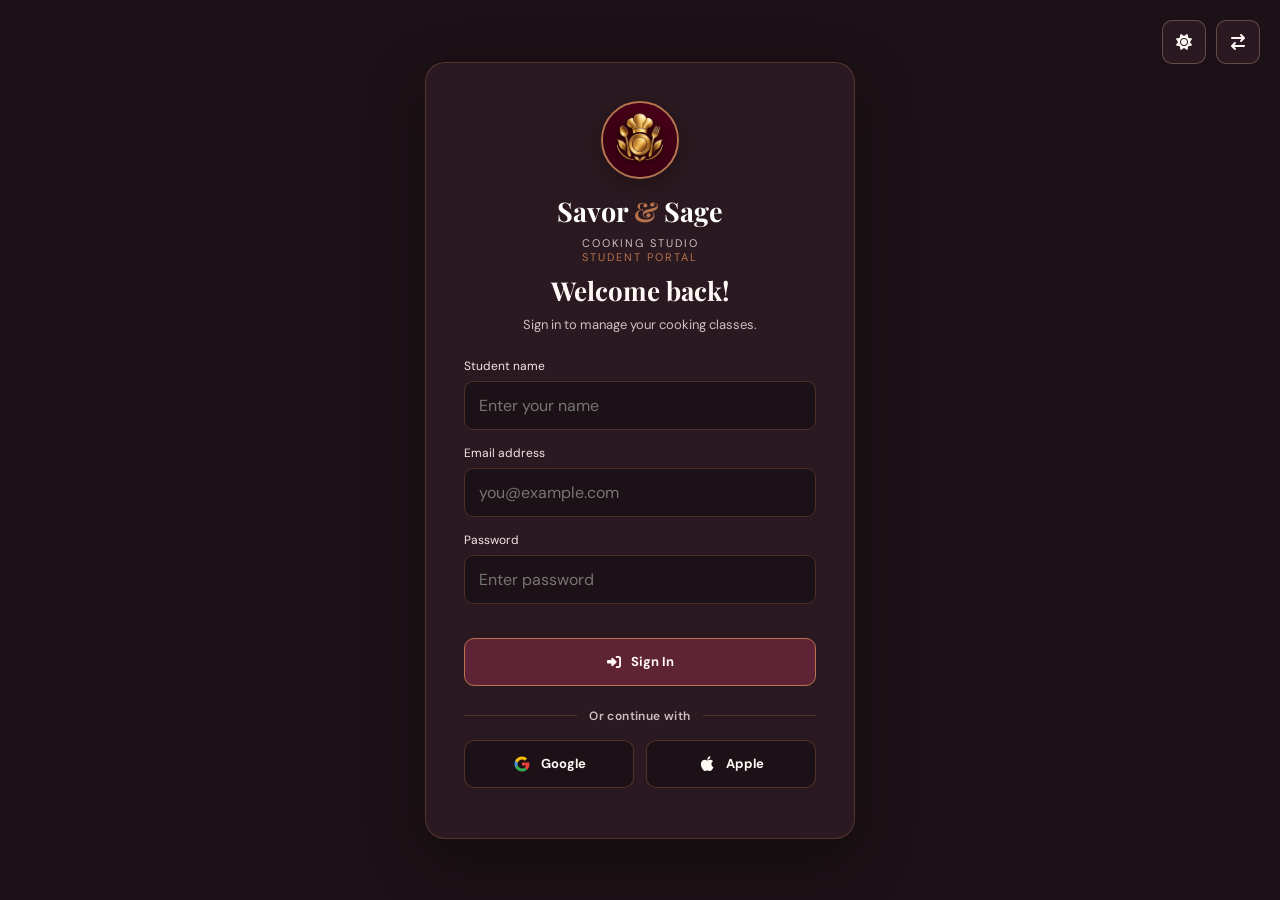
==== studentloginpage.html @ a89c03a9 "Add files via upload" ====
<!DOCTYPE html>
<html lang="en">
<head>
  <meta charset="UTF-8">
  <meta name="viewport" content="width=device-width, initial-scale=1.0">
  <title>Student Login | Savor & Sage</title>

  <!-- Website tab logo -->
  <link rel="icon" type="image/png" href="Images/logos2.png">

  <link rel="stylesheet" href="https://cdnjs.cloudflare.com/ajax/libs/font-awesome/6.5.0/css/all.min.css">
  <link href="https://fonts.googleapis.com/css2?family=DM+Sans:wght@400;500;600;700&family=Playfair+Display:wght@600;700&display=swap" rel="stylesheet">

  <style>
    :root {
      --bg: #1C1116;
      --surface: #2A1920;
      --text: #FFF8F5;
      --border: rgba(184, 115, 78, 0.3);
    }

    html[data-theme="light"] {
      --bg: #FFF8F5;
      --surface: #FFFFFF;
      --text: #30212A;
      --border: #E8D8D8;
    }

    * {
      box-sizing: border-box;
      margin: 0;
      padding: 0;
    }

    body {
      min-height: 100vh;
      display: grid;
      place-items: center;
      padding: 20px;
      font-family: 'DM Sans', sans-serif;
      background: #1C1116;
      color: #FFF8F5;
    }

    .login-card {
      position: relative;
      width: 100%;
      max-width: 430px;
      padding: 38px;
      border: 1px solid rgba(184,115,78,.3);
      border-radius: 20px;
      background: #2A1920;
      box-shadow: 0 20px 60px #0005;
      animation: loginAppear .6s ease;
    }

    .brand {
      text-align: center;
      margin-bottom: 28px;
    }

    /* Round logo image */
    .brand-icon {
      width: 78px;
      height: 78px;
      margin: 0 auto 14px;
      display: block;
      border-radius: 50%;
      overflow: hidden;
      border: 2px solid #B8734E;
      box-shadow: 0 5px 20px #0004;
      transition: transform .3s ease, box-shadow .3s ease;
    }

    .brand-icon img {
      width: 100%;
      height: 100%;
      display: block;
      object-fit: cover;
      border-radius: 50%;
    }

    .brand-icon:hover {
      transform: scale(1.08);
      box-shadow: 0 8px 24px #B8734E40;
    }

    .brand h1 {
      font-family: 'Playfair Display', serif;
      font-size: 27px;
      color: #fff;
    }

    .brand h1 span {
      color: #B8734E;
    }

    .brand p {
      margin-top: 7px;
      color: #D0BEC4;
      font-size: 11px;
      letter-spacing: 2px;
    }

    .eyebrow {
      color: #B8734E;
      font-size: 11px;
      letter-spacing: 2px;
      text-align: center;
    }

    h2 {
      margin-top: 9px;
      text-align: center;
      font-family: 'Playfair Display', serif;
      font-size: 26px;
    }

    .subtitle {
      margin: 8px 0 25px;
      color: #D0BEC4;
      text-align: center;
      font-size: 13px;
    }

    label {
      display: block;
      margin: 15px 0 7px;
      font-size: 12px;
      color: #F3E6E8;
    }

    input {
      width: 100%;
      padding: 13px 14px;
      border: 1px solid rgba(184,115,78,.3);
      border-radius: 9px;
      background: #1C1116;
      color: #FFF8F5;
      outline: none;
      font: inherit;
      transition: border-color .25s, box-shadow .25s;
    }

    input:focus {
      border-color: #B8734E;
      box-shadow: 0 0 0 3px #B8734E20;
    }

    .submit-btn {
      width: 100%;
      margin-top: 22px;
      padding: 14px;
      border: 0;
      border-radius: 9px;
      background: #B8734E;
      color: white;
      font-weight: 700;
      cursor: pointer;
      transition: .25s;
    }

    .submit-btn:hover {
      background: #ca8b67;
      transform: translateY(-2px);
      box-shadow: 0 8px 20px #B8734E30;
    }

    #loginMessage {
      margin-top: 12px;
      color: #F3B5B5;
      font-size: 12px;
      text-align: center;
    }

    .back-link {
      display: block;
      margin-top: 22px;
      text-align: center;
      color: #D0BEC4;
      text-decoration: none;
      font-size: 12px;
      transition: color .25s;
    }

    .back-link:hover {
      color: #B8734E;
    }

    @keyframes loginAppear {
      from {
        opacity: 0;
        transform: translateY(15px);
      }
      to {
        opacity: 1;
        transform: translateY(0);
      }
    }

    @media (max-width: 480px) {
      .login-card {
        padding: 28px 22px;
      }

      .brand h1 {
        font-size: 24px;
      }
    }
    /* Top Utility Buttons */
.page-utilities {
  position: fixed;
  top: 20px;
  right: 20px;
  display: flex;
  gap: 10px;
  z-index: 1000;
}

.utility-btn {
  width: 38px;
  height: 38px;
  display: flex;
  align-items: center;
  justify-content: center;
  border: 1px solid rgba(184, 115, 78, 0.3);
  border-radius: 8px;
 
  color: #B8734E;
  cursor: pointer;
  font-size: 15px;
  transition: background 0.2s, color 0.2s;
}

.utility-btn:hover {
  background: #5E2335;
  color: #FFF8F5;
}

/* Light Theme */
body.light-theme {
  background: #FFF8F5;
  color: #30212A;
}



body.light-theme .brand h1 {
  color: #30212A;
}

body.light-theme label {
  color: #493641;
}

body.light-theme input {
  background: #FFF8F5;
  color: #30212A;
  border-color: rgba(94, 35, 53, 0.25);
}

body.light-theme .subtitle,
body.light-theme .back-link {
  color: #6D5961;
}

/* RTL direction */
html[dir="rtl"] .page-utilities {
  right: auto;
  left: 20px;
}

html[dir="rtl"] .login-card {
  direction: rtl;
  text-align: right;
}

html[dir="rtl"] .brand,
html[dir="rtl"] .eyebrow,
html[dir="rtl"] h2,
html[dir="rtl"] .subtitle,
html[dir="rtl"] .back-link,
html[dir="rtl"] #loginMessage {
  text-align: center;
}

@media (max-width: 480px) {
  .page-utilities {
    top: 12px;
    right: 12px;
    gap: 7px;
  }

  html[dir="rtl"] .page-utilities {
    right: auto;
    left: 12px;
  }

  .login-card {
    margin-top: 35px;
  }
}
a.brand {
  text-decoration: none;
  color: inherit;
  cursor: pointer;
}
body.light-theme .login-card {
  background: #FFFFFF;
  border-color: rgba(74, 36, 15, 0.35);
}

/* Social Authentication Section */
.social-auth-divider {
  display: flex;
  align-items: center;
  gap: 12px;
  margin: 22px 0 16px;
  color: #D0BEC4;
  font-size: 12px;
  font-weight: 600;
  letter-spacing: 0.4px;
}

.social-auth-divider::before,
.social-auth-divider::after {
  content: "";
  flex: 1;
  height: 1px;
  background: rgba(184, 115, 78, 0.28);
}

.social-auth-grid {
  display: grid;
  grid-template-columns: repeat(2, minmax(0, 1fr));
  gap: 12px;
}

.social-auth-btn {
  min-height: 48px;
  padding: 0 14px;
  display: inline-flex;
  align-items: center;
  justify-content: center;
  gap: 10px;
  border: 1px solid rgba(184, 115, 78, 0.35);
  border-radius: 10px;
  background: #1C1116;
  color: #FFF8F5;
  font: inherit;
  font-size: 13px;
  font-weight: 700;
  cursor: pointer;
  transition: background-color 0.22s ease, border-color 0.22s ease, color 0.22s ease, transform 0.22s ease;
}

.social-auth-btn:hover {
  background: rgba(94, 35, 53, 0.55);
  border-color: #E3B89F;
  color: #FFF8F5;
  transform: translateY(-2px);
}

.social-auth-btn:focus-visible {
  outline: 2px solid #B8734E;
  outline-offset: 3px;
}

.social-auth-btn:active {
  transform: translateY(0);
}

.social-auth-btn .social-icon {
  width: 18px;
  height: 18px;
  display: inline-flex;
  align-items: center;
  justify-content: center;
  flex-shrink: 0;
  font-size: 17px;
  line-height: 1;
}

.social-auth-status {
  margin-top: 12px;
  color: #E3B89F;
  font-size: 12px;
  line-height: 1.6;
  text-align: center;
  min-height: 0;
}

body.light-theme .social-auth-divider {
  color: #6D5961;
}

body.light-theme .social-auth-divider::before,
body.light-theme .social-auth-divider::after {
  background: #E8D8D8;
}

body.light-theme .social-auth-btn {
  background: #FFF8F5;
  border-color: rgba(94, 35, 53, 0.25);
  color: #30212A;
}

body.light-theme .social-auth-btn:hover {
  background: #5E2335;
  border-color: #5E2335;
  color: #FFF8F5;
}

body.light-theme .social-auth-status {
  color: #5E2335;
}

@media (max-width: 420px) {
  .social-auth-grid {
    grid-template-columns: 1fr;
  }
}
  </style>
  <link rel="stylesheet" href="shared.css">
  <script src="theme-init.js"></script>
</head>

<body>

  <main class="login-card">
    <div class="page-utilities">

  <!-- Dark / Light -->
  <button class="utility-btn" id="themeToggle"
          type="button" title="Switch theme"
          aria-label="Switch theme">
    <i class="fa-solid fa-sun"></i>
  </button>

  <!-- LTR / RTL -->
  <button class="utility-btn" id="directionToggle"
          type="button" title="Switch text direction"
          aria-label="Switch LTR and RTL">
    <i class="fa-solid fa-arrow-right-arrow-left"></i>
  </button>

    </div>

    <a href="index.html" class="brand" aria-label="Savor and Sage home">
      <div class="brand-icon">
        <img src="Images/logos2.png" alt="Savor & Sage Cooking Studio Logo">
      </div>

      <h1>Savor <span>&amp;</span> Sage</h1>
      <p>COOKING STUDIO</p>
    </a>

    <p class="eyebrow">STUDENT PORTAL</p>
    <h2>Welcome back!</h2>
    <p class="subtitle">Sign in to manage your cooking classes.</p>
    

    <form id="loginForm">
      <label for="studentName">Student name</label>
      <input
        id="studentName"
        type="text"
        placeholder="Enter your name"
        autocomplete="name"
        required
      >

      <label for="studentEmail">Email address</label>
      <input
        id="studentEmail"
        type="email"
        placeholder="you@example.com"
        autocomplete="email"
        required
      >

      <label for="studentPassword">Password</label>
      <input
        id="studentPassword"
        type="password"
        placeholder="Enter password"
        autocomplete="current-password"
        required
      >

      <p id="loginMessage" role="status"></p>

      <button class="submit-btn" type="submit">
        <i class="fa-solid fa-right-to-bracket"></i>
        Sign In
      </button>
    </form>

    <div class="social-auth-section" aria-label="Social sign-in options">
      <div class="social-auth-divider"><span>Or continue with</span></div>

      <div class="social-auth-grid">
        <button type="button" class="social-auth-btn" data-social-provider="google" aria-label="Continue with Google">
          <span class="social-icon" aria-hidden="true">
            <svg viewBox="0 0 24 24" width="18" height="18" focusable="false">
              <path fill="#EA4335" d="M12 10.2v3.9h5.5c-.24 1.25-.96 2.31-2.04 3.02l3.3 2.56c1.92-1.77 3.04-4.38 3.04-7.48 0-.72-.06-1.41-.19-2.08H12z"/>
              <path fill="#34A853" d="M12 22c2.75 0 5.06-.91 6.75-2.46l-3.3-2.56c-.91.61-2.08.98-3.45.98-2.65 0-4.9-1.79-5.7-4.2H2.89v2.64C4.57 19.74 8.01 22 12 22z"/>
              <path fill="#4A90E2" d="M6.3 13.76A5.99 5.99 0 0 1 5.98 12c0-.61.11-1.2.32-1.76V7.6H2.89A9.98 9.98 0 0 0 2 12c0 1.61.39 3.14 1.07 4.4l3.23-2.64z"/>
              <path fill="#FBBC05" d="M12 6.04c1.5 0 2.84.52 3.9 1.53l2.92-2.92C17.05 3.01 14.74 2 12 2 8.01 2 4.57 4.26 2.89 7.6l3.41 2.64c.8-2.41 3.05-4.2 5.7-4.2z"/>
            </svg>
          </span>
          <span>Google</span>
        </button>

        <button type="button" class="social-auth-btn" data-social-provider="apple" aria-label="Continue with Apple">
          <span class="social-icon" aria-hidden="true">
            <i class="fa-brands fa-apple"></i>
          </span>
          <span>Apple</span>
        </button>
      </div>

      <p class="social-auth-status" id="socialAuthStatus" role="status" aria-live="polite"></p>
    </div>



  </main>

  <script>
    document.getElementById("loginForm").addEventListener("submit", function (e) {
      e.preventDefault();

      const name = document.getElementById("studentName").value.trim();
      const email = document.getElementById("studentEmail").value.trim();
      const password = document.getElementById("studentPassword").value;
      const message = document.getElementById("loginMessage");

      if (!name || !email || !password) {
        message.textContent = "Please fill in all fields.";
        return;
      }

      // Demo login only; password is not verified by a server.
      localStorage.setItem("studentLoggedIn", "true");
      localStorage.setItem("studentName", name);
      localStorage.setItem("studentEmail", email);

      window.location.href = "dashboard.html";
    });

    // Social login configuration check (does not fake authentication)
    const SAVOR_SAGE_AUTH_CONFIG = window.SAVOR_SAGE_AUTH_CONFIG || {
      googleAuthEndpoint: "",
      googleClientId: "",
      appleAuthEndpoint: "",
      appleClientId: ""
    };

    const socialStatus = document.getElementById("socialAuthStatus");
    document.querySelectorAll(".social-auth-btn").forEach((button) => {
      button.addEventListener("click", () => {
        const provider = button.dataset.socialProvider;

        if (
          provider === "google" &&
          SAVOR_SAGE_AUTH_CONFIG.googleAuthEndpoint &&
          SAVOR_SAGE_AUTH_CONFIG.googleClientId
        ) {
          const params = new URLSearchParams({
            client_id: SAVOR_SAGE_AUTH_CONFIG.googleClientId,
            redirect_uri: window.location.origin + "/dashboard.html",
            response_type: "code",
            scope: "openid email profile"
          });
          window.location.href = `${SAVOR_SAGE_AUTH_CONFIG.googleAuthEndpoint}?${params.toString()}`;
          return;
        }

        if (
          provider === "apple" &&
          SAVOR_SAGE_AUTH_CONFIG.appleAuthEndpoint &&
          SAVOR_SAGE_AUTH_CONFIG.appleClientId
        ) {
          const params = new URLSearchParams({
            client_id: SAVOR_SAGE_AUTH_CONFIG.appleClientId,
            redirect_uri: window.location.origin + "/dashboard.html",
            response_type: "code",
            scope: "name email",
            response_mode: "form_post"
          });
          window.location.href = `${SAVOR_SAGE_AUTH_CONFIG.appleAuthEndpoint}?${params.toString()}`;
          return;
        }

        if (socialStatus) {
          socialStatus.textContent =
            provider === "google"
              ? "Google Sign-In is not configured yet. Configure Google OAuth 2.0 (googleClientId & googleAuthEndpoint) and a backend callback to enable it."
              : "Apple Sign-In is not configured yet. Configure Apple Services ID (appleClientId, Team/Key IDs & appleAuthEndpoint) and a backend callback to enable it.";
        }
      });
    });
    // Dark / Light theme toggle
const themeToggle = document.getElementById("themeToggle");

function applyTheme(theme) {
  document.documentElement.setAttribute("data-theme", theme);
  document.body.classList.toggle("light-theme", theme === "light");

  themeToggle.innerHTML = theme === "light"
    ? '<i class="fa-solid fa-moon"></i>'
    : '<i class="fa-solid fa-sun"></i>';

  themeToggle.title = theme === "light"
    ? "Switch to dark theme"
    : "Switch to light theme";

  localStorage.setItem("culinary-theme", theme);
}

applyTheme(localStorage.getItem("culinary-theme") || "dark");

themeToggle.addEventListener("click", () => {
  const isLight = document.body.classList.contains("light-theme");
  applyTheme(isLight ? "dark" : "light");
});


// LTR / RTL direction toggle
const directionToggle = document.getElementById("directionToggle");

function applyDirection(direction) {
  document.documentElement.dir = direction;

  directionToggle.title = direction === "ltr"
    ? "Switch to RTL"
    : "Switch to LTR";

  localStorage.setItem("culinary-direction", direction);
}

applyDirection(
  localStorage.getItem("culinary-direction") || "ltr"
);

directionToggle.addEventListener("click", () => {
  const currentDirection = document.documentElement.dir || "ltr";
  applyDirection(currentDirection === "ltr" ? "rtl" : "ltr");
});
  </script>
</body>
</html>
---- shared.css ----
/* ==========================================================================
   SAVOR & SAGE - SHARED DESIGN SYSTEM
   Loaded LAST on every page (after index.css and the page stylesheet).

   1. Design tokens (existing Savor & Sage brand palette)
   2. Header controls (Theme, RTL, CTA, Mobile menu) - consistent height & radius
   3. Header navigation (hover + active contrast in Light and Dark Mode)
   4. Global button system (all 7 button categories + card links + states)

   Brand palette:
   wine #5E2335, wine-dark #421725, wine-soft #7A3549, copper #B8734E,
   cream #FFF8F5, sand #E3B89F.
   ========================================================================== */

/* ---------- 1. TOKENS ---------- */

:root {
  --ss-wine: #5E2335;
  --ss-wine-dark: #421725;
  --ss-wine-soft: #7A3549;
  --ss-copper: #B8734E;
  --ss-cream: #FFF8F5;
  --ss-sand: #E3B89F;

  /* header controls */
  --ctl-size: 44px;
  --ctl-radius: 10px;
  --ctl-icon: 16px;
  --ctl-gap: 10px;

  /* buttons */
  --btn-height: 48px;
  --btn-height-sm: 40px;
  --btn-radius: 10px;
  --btn-pad-x: 24px;
  --btn-gap: 10px;
  --btn-font-size: 13px;
  --btn-font-weight: 700;
  --btn-icon-size: 14px;

  /* dark theme (default) */
  --btn-primary-bg: var(--ss-wine);
  --btn-primary-fg: var(--ss-cream);
  --btn-primary-border: var(--ss-copper);
  --btn-primary-hover-bg: var(--ss-wine-soft);
  --btn-primary-hover-border: var(--ss-sand);

  --btn-secondary-bg: rgba(184, 115, 78, .18);
  --btn-secondary-fg: var(--ss-cream);
  --btn-secondary-border: rgba(227, 184, 159, .42);
  --btn-secondary-hover-bg: var(--ss-copper);
  --btn-secondary-hover-fg: #1C1116;
  --btn-secondary-hover-border: var(--ss-copper);

  --btn-outline-fg: var(--ss-cream);
  --btn-outline-border: rgba(255, 248, 245, .52);
  --btn-outline-hover-bg: rgba(184, 115, 78, .22);
  --btn-outline-hover-fg: var(--ss-cream);
  --btn-outline-hover-border: var(--ss-sand);

  --btn-light-bg: var(--ss-cream);
  --btn-light-fg: var(--ss-wine-dark);
  --btn-light-hover-bg: var(--ss-sand);

  --ctl-bg: var(--surface, #2A1920);
  --ctl-fg: var(--text, #FFF8F5);
  --ctl-border: rgba(227, 184, 159, .32);
  --ctl-hover-bg: var(--ss-wine);
  --ctl-hover-fg: var(--ss-cream);
  --ctl-hover-border: var(--ss-sand);

  --nav-color: var(--text, #FFF8F5);
  --nav-active: var(--ss-sand);
  --nav-line: var(--ss-copper);
}

html[data-theme="light"] {
  --btn-primary-bg: var(--ss-wine);
  --btn-primary-fg: var(--ss-cream);
  --btn-primary-border: var(--ss-wine);
  --btn-primary-hover-bg: var(--ss-wine-dark);
  --btn-primary-hover-border: var(--ss-wine-dark);

  --btn-secondary-bg: rgba(94, 35, 53, .09);
  --btn-secondary-fg: var(--ss-wine);
  --btn-secondary-border: rgba(94, 35, 53, .32);
  --btn-secondary-hover-bg: var(--ss-wine);
  --btn-secondary-hover-fg: var(--ss-cream);
  --btn-secondary-hover-border: var(--ss-wine);

  --btn-outline-fg: var(--ss-wine);
  --btn-outline-border: var(--ss-wine);
  --btn-outline-hover-bg: var(--ss-wine);
  --btn-outline-hover-fg: var(--ss-cream);
  --btn-outline-hover-border: var(--ss-wine);

  --ctl-bg: var(--surface, #FFFFFF);
  --ctl-fg: var(--text, #30212A);
  --ctl-border: var(--border, #E8D8D8);
  --ctl-hover-bg: var(--ss-wine);
  --ctl-hover-fg: var(--ss-cream);
  --ctl-hover-border: var(--ss-wine);

  --nav-color: var(--text, #30212A);
  --nav-active: var(--ss-wine);
  --nav-line: var(--ss-wine);
}

/* ---------- 2. HEADER CONTROLS ---------- */

:root[data-theme] .site-header .header-container {
  align-items: center;
}

:root[data-theme] .site-header .header-actions {
  display: flex;
  align-items: center;
  gap: var(--ctl-gap);
}

/* Theme button, RTL button and mobile menu button: identical dimensions & radius */
:root[data-theme] .site-header :is(.utility-btn, .menu-toggle),
:root[data-theme] .page-utilities .utility-btn {
  box-sizing: border-box;
  width: var(--ctl-size);
  min-width: var(--ctl-size);
  height: var(--ctl-size);
  min-height: var(--ctl-size);
  padding: 0;
  display: inline-flex;
  align-items: center;
  justify-content: center;
  gap: 0;
  border: 1px solid var(--ctl-border);
  border-radius: var(--ctl-radius);
  background: var(--ctl-bg);
  color: var(--ctl-fg);
  font-size: var(--ctl-icon);
  font-weight: 700;
  line-height: 1;
  cursor: pointer;
  transform: none;
  box-shadow: none;
  transition: background-color .22s ease, color .22s ease, border-color .22s ease;
}

:root[data-theme] .site-header .menu-toggle {
  display: none;
}

:root[data-theme] .site-header :is(.utility-btn, .menu-toggle) i,
:root[data-theme] .page-utilities .utility-btn i {
  width: 1em;
  font-size: var(--ctl-icon);
  line-height: 1;
  text-align: center;
  color: inherit;
  pointer-events: none;
}

/* High-contrast hover / focus / active in both Light Mode and Dark Mode */
:root[data-theme] .site-header :is(.utility-btn, .menu-toggle):is(:hover, :focus-visible, :active),
:root[data-theme] .page-utilities .utility-btn:is(:hover, :focus-visible, :active) {
  background: var(--ctl-hover-bg);
  border-color: var(--ctl-hover-border);
  color: var(--ctl-hover-fg);
  transform: none;
  box-shadow: none;
}

:root[data-theme] .site-header :is(.utility-btn, .menu-toggle):focus-visible,
:root[data-theme] .page-utilities .utility-btn:focus-visible {
  outline: 2px solid var(--ss-copper);
  outline-offset: 3px;
}

/* Header CTA (Student Login) */
:root[data-theme] .site-header .header-actions :is(.login-btn, .book-btn) {
  box-sizing: border-box;
  height: var(--ctl-size);
  min-height: var(--ctl-size);
  padding: 0 18px;
  display: inline-flex;
  align-items: center;
  justify-content: center;
  gap: 8px;
  border: 1px solid var(--btn-primary-border);
  border-radius: var(--ctl-radius);
  background: var(--btn-primary-bg);
  color: var(--btn-primary-fg);
  font-size: var(--btn-font-size);
  font-weight: var(--btn-font-weight);
  line-height: 1;
  white-space: nowrap;
  transform: none;
  box-shadow: none;
  transition: background-color .22s ease, border-color .22s ease, color .22s ease;
}

:root[data-theme] .site-header .header-actions :is(.login-btn, .book-btn) i {
  font-size: var(--btn-icon-size);
  line-height: 1;
}

:root[data-theme] .site-header .header-actions :is(.login-btn, .book-btn):is(:hover, :focus-visible, :active) {
  background: var(--btn-primary-hover-bg);
  border-color: var(--btn-primary-hover-border);
  color: var(--btn-primary-fg);
  transform: none;
  box-shadow: none;
}

:root[data-theme] .site-header .header-actions :is(.login-btn, .book-btn):focus-visible {
  outline: 2px solid var(--ss-copper);
  outline-offset: 3px;
}

/* ---------- 3. HEADER NAVIGATION ---------- */

:root[data-theme] .site-header .main-nav .nav-link,
:root[data-theme] .site-header .main-nav .dropdown-toggle {
  position: relative;
  display: inline-flex;
  align-items: center;
  gap: 7px;
  padding: 0;
  min-height: auto;
  background: transparent;
  border: 0;
  border-radius: 0;
  box-shadow: none;
  transform: none;
  color: var(--nav-color);
  font-size: 14px;
  font-weight: 500;
  cursor: pointer;
}

:root[data-theme] .site-header .main-nav .nav-link::after {
  content: "";
  position: absolute;
  left: 0;
  bottom: -7px;
  width: 100%;
  height: 2px;
  background: var(--nav-line);
  transform: scaleX(0);
  transform-origin: left;
  transition: transform .25s ease;
}

:root[data-theme] .site-header .main-nav .nav-link:is(:hover, :focus-visible) {
  background: transparent;
  border-color: transparent;
  box-shadow: none;
  transform: none;
}

:root[data-theme] .site-header .main-nav .nav-link:is(:hover, :focus-visible)::after {
  transform: scaleX(1);
}

:root[data-theme] .site-header .main-nav .nav-link:is(:hover, :focus-visible, .current-page, .active, [aria-current="page"]),
:root[data-theme] .site-header .main-nav .nav-dropdown:has(.current-page) > .dropdown-toggle {
  color: var(--nav-active) !important;
}

:root[data-theme] .site-header .main-nav .nav-link:is(.current-page, .active, [aria-current="page"])::after,
:root[data-theme] .site-header .main-nav .nav-dropdown:has(.current-page) > .dropdown-toggle::after {
  transform: scaleX(1);
}

:root[data-theme] .site-header .dropdown-menu a {
  color: var(--text);
}

:root[data-theme] .site-header .dropdown-menu a:is(:hover, :focus-visible, .current-page, .active) {
  color: var(--nav-active) !important;
  background: var(--bg);
}

:root[data-theme] .site-header .dropdown-menu a::after {
  background: var(--nav-line);
}

/* ---------- 4. GLOBAL BUTTON SYSTEM ---------- */

/* 4a. Shared geometry, typography and transitions */
:root[data-theme] body :is(
  .primary-button, .secondary-button, .light-button,
  .premium-button, .premium-outline-button,
  .about-button, .classes-button,
  .contact-primary-btn, .contact-submit-btn,
  .service-btn, .service-cta-secondary,
  .ws-button, .details-button, .details-outline-button,
  .submit-login, .submit-btn,
  .btn, .btn-card
) {
  box-sizing: border-box;
  min-height: var(--btn-height);
  padding: 0 var(--btn-pad-x);
  display: inline-flex;
  align-items: center;
  justify-content: center;
  gap: var(--btn-gap);
  border-width: 1px;
  border-style: solid;
  border-radius: var(--btn-radius);
  font-family: "DM Sans", sans-serif;
  font-size: var(--btn-font-size);
  font-weight: var(--btn-font-weight);
  letter-spacing: 0;
  line-height: 1.2;
  text-align: center;
  text-decoration: none;
  white-space: nowrap;
  cursor: pointer;
  box-shadow: none;
  transition: background-color .25s ease, color .25s ease, border-color .25s ease, transform .25s ease;
}

:root[data-theme] body :is(
  .primary-button, .secondary-button, .light-button,
  .premium-button, .premium-outline-button,
  .about-button, .classes-button,
  .contact-primary-btn, .contact-submit-btn,
  .service-btn, .service-cta-secondary,
  .ws-button, .details-button, .details-outline-button,
  .submit-login, .submit-btn,
  .btn, .btn-card
) i {
  font-size: var(--btn-icon-size);
  line-height: 1;
}

/* Full-width form & login submission buttons */
:root[data-theme] body :is(.contact-submit-btn, .submit-login, .submit-btn) {
  width: 100%;
}

/* 4b. Primary CTA & Form / Login buttons */
:root[data-theme] body :is(
  .primary-button, .premium-button,
  .about-button, .classes-button,
  .contact-primary-btn, .contact-submit-btn,
  .service-btn, .ws-button-primary, .details-button,
  .submit-login, .submit-btn,
  .btn-primary
) {
  background: var(--btn-primary-bg) !important;
  border-color: var(--btn-primary-border) !important;
  color: var(--btn-primary-fg) !important;
}

:root[data-theme] body :is(
  .primary-button, .premium-button,
  .about-button, .classes-button,
  .contact-primary-btn, .contact-submit-btn,
  .service-btn, .ws-button-primary, .details-button,
  .submit-login, .submit-btn,
  .btn-primary
):is(:hover, :focus-visible) {
  background: var(--btn-primary-hover-bg) !important;
  border-color: var(--btn-primary-hover-border) !important;
  color: var(--btn-primary-fg) !important;
  transform: translateY(-2px);
}

/* 4c. Secondary buttons */
:root[data-theme] body :is(.secondary-button, .btn-secondary) {
  background: var(--btn-secondary-bg) !important;
  border-color: var(--btn-secondary-border) !important;
  color: var(--btn-secondary-fg) !important;
}

:root[data-theme] body :is(.secondary-button, .btn-secondary):is(:hover, :focus-visible) {
  background: var(--btn-secondary-hover-bg) !important;
  border-color: var(--btn-secondary-hover-border) !important;
  color: var(--btn-secondary-hover-fg) !important;
  transform: translateY(-2px);
}

/* 4d. Outline buttons */
:root[data-theme] body :is(
  .premium-outline-button,
  .service-cta-secondary, .ws-button-outline,
  .details-outline-button, .btn-outline
) {
  background: transparent !important;
  border-color: var(--btn-outline-border) !important;
  color: var(--btn-outline-fg) !important;
}

:root[data-theme] body :is(
  .premium-outline-button,
  .service-cta-secondary, .ws-button-outline,
  .details-outline-button, .btn-outline
):is(:hover, :focus-visible) {
  background: var(--btn-outline-hover-bg) !important;
  border-color: var(--btn-outline-hover-border) !important;
  color: var(--btn-outline-hover-fg) !important;
  transform: translateY(-2px);
}

/* 4e. Light / inverse buttons (dark wine banners & photographic overlays) */
:root[data-theme] body :is(
  .light-button, .ws-button-light, .btn-light,
  .premium-booking-banner .premium-button
) {
  background: var(--btn-light-bg) !important;
  border-color: var(--btn-light-bg) !important;
  color: var(--btn-light-fg) !important;
}

:root[data-theme] body :is(
  .light-button, .ws-button-light, .btn-light,
  .premium-booking-banner .premium-button
):is(:hover, :focus-visible) {
  background: var(--btn-light-hover-bg) !important;
  border-color: var(--btn-light-hover-bg) !important;
  color: var(--btn-light-fg) !important;
  transform: translateY(-2px);
}

/* Buttons over dark photographic heroes stay high-contrast in Light Mode */
:root[data-theme] body :is(.hero .primary-button, .classes-hero .classes-button, .classes-booking .classes-button) {
  border-color: var(--ss-copper) !important;
}

:root[data-theme] body .hero .secondary-button {
  border-color: rgba(255, 248, 245, .52) !important;
  background: rgba(255, 255, 255, .07) !important;
  color: var(--ss-cream) !important;
}

:root[data-theme] body .hero .secondary-button:is(:hover, :focus-visible) {
  border-color: var(--ss-sand) !important;
  background: rgba(255, 255, 255, .15) !important;
  color: var(--ss-cream) !important;
}

/* 4f. Card action links & compact card buttons */
:root[data-theme] body :is(.btn-sm, .btn-card) {
  min-height: var(--btn-height-sm);
  padding: 0 18px;
}

:root[data-theme] body :is(
  .card-link, .class-card-link, .service-details-link,
  .ws-card-link, .about-text-link, .premium-text-link, .text-link
) {
  display: inline-flex;
  align-items: center;
  gap: 10px;
  font-size: 13px;
  font-weight: 700;
  line-height: 1.4;
}

:root[data-theme] body :is(
  .card-link, .class-card-link, .service-details-link,
  .ws-card-link, .about-text-link, .premium-text-link, .text-link
) i {
  font-size: 13px;
  line-height: 1;
}

/* 4g. Active, focus and disabled states */
:root[data-theme] body :is(
  .primary-button, .secondary-button, .light-button,
  .premium-button, .premium-outline-button,
  .about-button, .classes-button,
  .contact-primary-btn, .contact-submit-btn,
  .service-btn, .service-cta-secondary,
  .ws-button, .details-button, .details-outline-button,
  .submit-login, .submit-btn,
  .btn, .btn-card
):active {
  transform: translateY(0);
}

:root[data-theme] body :is(
  .primary-button, .secondary-button, .light-button,
  .premium-button, .premium-outline-button,
  .about-button, .classes-button,
  .contact-primary-btn, .contact-submit-btn,
  .service-btn, .service-cta-secondary,
  .ws-button, .details-button, .details-outline-button,
  .submit-login, .submit-btn,
  .btn, .btn-card
):focus-visible {
  outline: 2px solid var(--ss-copper);
  outline-offset: 3px;
}

:root[data-theme] body :is(
  .primary-button, .secondary-button, .light-button,
  .premium-button, .premium-outline-button,
  .about-button, .classes-button,
  .contact-primary-btn, .contact-submit-btn,
  .service-btn, .service-cta-secondary,
  .ws-button, .details-button, .details-outline-button,
  .submit-login, .submit-btn,
  .btn, .btn-card
):is(:disabled, [disabled], [aria-disabled="true"]) {
  opacity: .55;
  cursor: not-allowed;
  pointer-events: none;
  transform: none;
  box-shadow: none;
}

/* ---------- RESPONSIVE ---------- */

@media (max-width: 1280px) and (min-width: 1081px) {
  :root[data-theme] .site-header .main-nav {
    gap: 14px;
  }

  :root[data-theme] .site-header .header-actions :is(.login-btn, .book-btn) {
    padding: 0 14px;
  }
}

@media (max-width: 1080px) {
  :root[data-theme] .site-header {
    position: sticky;
    top: 0;
  }

  :root[data-theme] .site-header .menu-toggle {
    display: inline-flex;
    order: 2;
  }

  /* Overlay mobile/tablet nav out of flow so opening/closing NEVER pushes the hero downward */
  :root[data-theme] .site-header .main-nav {
    position: absolute;
    top: calc(100% + 6px);
    inset-inline: clamp(12px, 3vw, 28px);
    width: auto;
    max-height: calc(100dvh - 104px);
    overflow-y: auto;
    z-index: 1001;
    display: flex;
    flex-direction: column;
    align-items: stretch;
    gap: 4px;
    padding: 14px;
    border: 1px solid var(--border);
    border-radius: 14px;
    background: var(--surface);
    box-shadow: 0 18px 42px rgba(0, 0, 0, .28);
    opacity: 0;
    visibility: hidden;
    pointer-events: none;
    transform: translateY(-8px);
    transition: opacity .22s ease, transform .22s ease, visibility .22s ease;
  }

  :root[data-theme] .site-header .main-nav.active {
    display: flex;
    opacity: 1;
    visibility: visible;
    pointer-events: auto;
    transform: translateY(0);
  }

  :root[data-theme] .site-header .main-nav .nav-link,
  :root[data-theme] .site-header .main-nav .dropdown-toggle {
    min-height: 44px;
    padding: 10px 12px;
  }

  :root[data-theme] .site-header .main-nav .nav-link::after {
    display: none;
  }
}

@media (max-width: 700px) {
  :root[data-theme] .site-header .header-actions :is(.login-btn, .book-btn) {
    flex: 1;
  }
}

@media (max-width: 480px) {
  :root[data-theme] body :is(.hero-buttons, .premium-hero-actions, .h2hero-actions, .service-actions, .details-cta-actions) .btn,
  :root[data-theme] body :is(.hero-buttons, .premium-hero-actions, .h2hero-actions, .service-actions, .details-cta-actions) > a {
    width: 100%;
  }
}

@media (prefers-reduced-motion: reduce) {
  :root[data-theme] body :is(.primary-button, .secondary-button, .light-button, .premium-button,
    .premium-outline-button, .about-button, .classes-button, .contact-primary-btn,
    .contact-submit-btn, .service-btn, .service-cta-secondary, .ws-button,
    .details-button, .details-outline-button, .submit-login,
    .submit-btn, .btn, .btn-card):is(:hover, :focus-visible) {
    transform: none;
  }
}
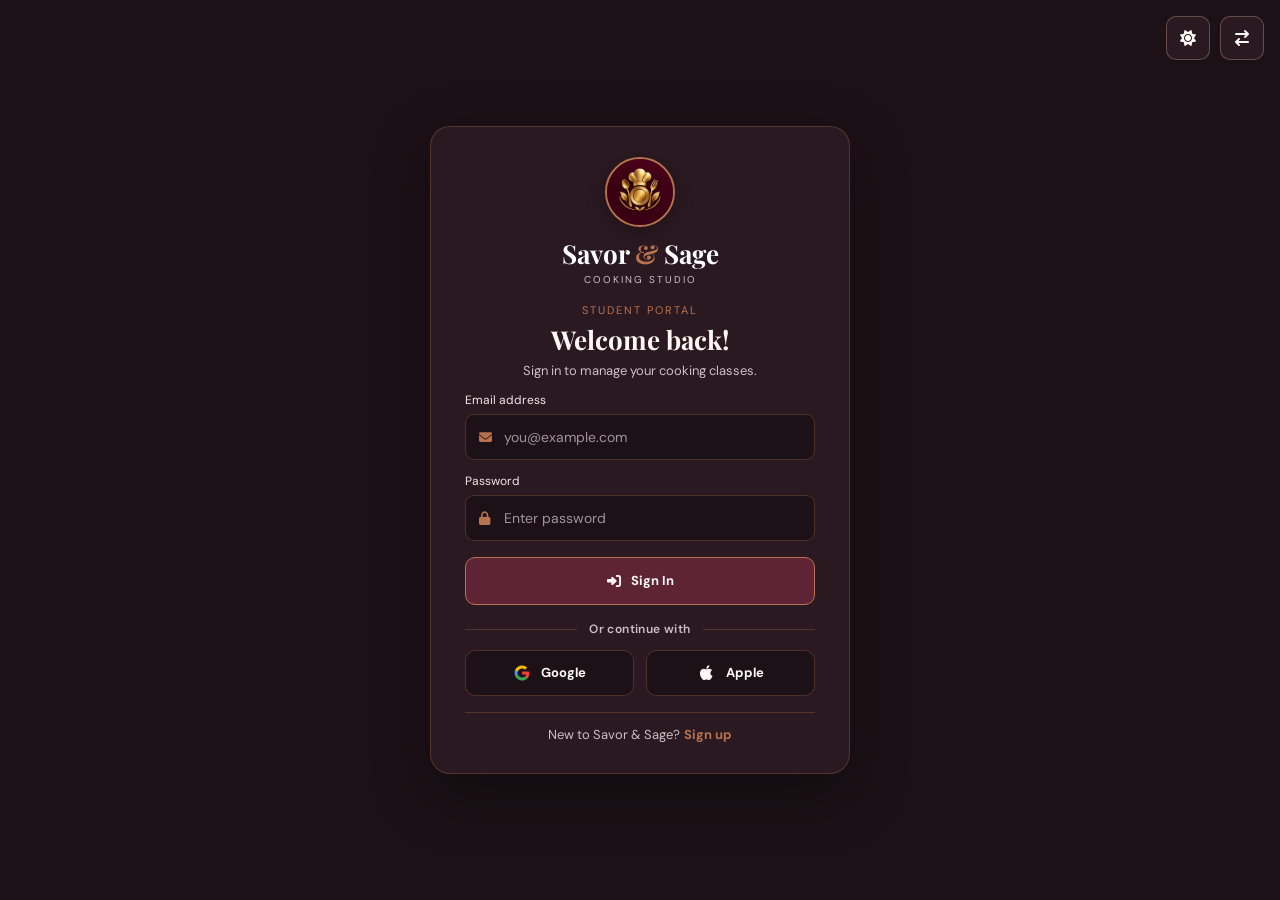
==== commit a4007785: "Add files via upload" ====
--- a/studentloginpage.html
+++ b/studentloginpage.html
@@ -1,654 +1,145 @@
-
-<!DOCTYPE html>
-<html lang="en">
-<head>
-  <meta charset="UTF-8">
-  <meta name="viewport" content="width=device-width, initial-scale=1.0">
-  <title>Student Login | Savor & Sage</title>
-
-  <!-- Website tab logo -->
-  <link rel="icon" type="image/png" href="Images/logos2.png">
-
-  <link rel="stylesheet" href="https://cdnjs.cloudflare.com/ajax/libs/font-awesome/6.5.0/css/all.min.css">
-  <link href="https://fonts.googleapis.com/css2?family=DM+Sans:wght@400;500;600;700&family=Playfair+Display:wght@600;700&display=swap" rel="stylesheet">
-
-  <style>
-    :root {
-      --bg: #1C1116;
-      --surface: #2A1920;
-      --text: #FFF8F5;
-      --border: rgba(184, 115, 78, 0.3);
-    }
-
-    html[data-theme="light"] {
-      --bg: #FFF8F5;
-      --surface: #FFFFFF;
-      --text: #30212A;
-      --border: #E8D8D8;
-    }
-
-    * {
-      box-sizing: border-box;
-      margin: 0;
-      padding: 0;
-    }
-
-    body {
-      min-height: 100vh;
-      display: grid;
-      place-items: center;
-      padding: 20px;
-      font-family: 'DM Sans', sans-serif;
-      background: #1C1116;
-      color: #FFF8F5;
-    }
-
-    .login-card {
-      position: relative;
-      width: 100%;
-      max-width: 430px;
-      padding: 38px;
-      border: 1px solid rgba(184,115,78,.3);
-      border-radius: 20px;
-      background: #2A1920;
-      box-shadow: 0 20px 60px #0005;
-      animation: loginAppear .6s ease;
-    }
-
-    .brand {
-      text-align: center;
-      margin-bottom: 28px;
-    }
-
-    /* Round logo image */
-    .brand-icon {
-      width: 78px;
-      height: 78px;
-      margin: 0 auto 14px;
-      display: block;
-      border-radius: 50%;
-      overflow: hidden;
-      border: 2px solid #B8734E;
-      box-shadow: 0 5px 20px #0004;
-      transition: transform .3s ease, box-shadow .3s ease;
-    }
-
-    .brand-icon img {
-      width: 100%;
-      height: 100%;
-      display: block;
-      object-fit: cover;
-      border-radius: 50%;
-    }
-
-    .brand-icon:hover {
-      transform: scale(1.08);
-      box-shadow: 0 8px 24px #B8734E40;
-    }
-
-    .brand h1 {
-      font-family: 'Playfair Display', serif;
-      font-size: 27px;
-      color: #fff;
-    }
-
-    .brand h1 span {
-      color: #B8734E;
-    }
-
-    .brand p {
-      margin-top: 7px;
-      color: #D0BEC4;
-      font-size: 11px;
-      letter-spacing: 2px;
-    }
-
-    .eyebrow {
-      color: #B8734E;
-      font-size: 11px;
-      letter-spacing: 2px;
-      text-align: center;
-    }
-
-    h2 {
-      margin-top: 9px;
-      text-align: center;
-      font-family: 'Playfair Display', serif;
-      font-size: 26px;
-    }
-
-    .subtitle {
-      margin: 8px 0 25px;
-      color: #D0BEC4;
-      text-align: center;
-      font-size: 13px;
-    }
-
-    label {
-      display: block;
-      margin: 15px 0 7px;
-      font-size: 12px;
-      color: #F3E6E8;
-    }
-
-    input {
-      width: 100%;
-      padding: 13px 14px;
-      border: 1px solid rgba(184,115,78,.3);
-      border-radius: 9px;
-      background: #1C1116;
-      color: #FFF8F5;
-      outline: none;
-      font: inherit;
-      transition: border-color .25s, box-shadow .25s;
-    }
-
-    input:focus {
-      border-color: #B8734E;
-      box-shadow: 0 0 0 3px #B8734E20;
-    }
-
-    .submit-btn {
-      width: 100%;
-      margin-top: 22px;
-      padding: 14px;
-      border: 0;
-      border-radius: 9px;
-      background: #B8734E;
-      color: white;
-      font-weight: 700;
-      cursor: pointer;
-      transition: .25s;
-    }
-
-    .submit-btn:hover {
-      background: #ca8b67;
-      transform: translateY(-2px);
-      box-shadow: 0 8px 20px #B8734E30;
-    }
-
-    #loginMessage {
-      margin-top: 12px;
-      color: #F3B5B5;
-      font-size: 12px;
-      text-align: center;
-    }
-
-    .back-link {
-      display: block;
-      margin-top: 22px;
-      text-align: center;
-      color: #D0BEC4;
-      text-decoration: none;
-      font-size: 12px;
-      transition: color .25s;
-    }
-
-    .back-link:hover {
-      color: #B8734E;
-    }
-
-    @keyframes loginAppear {
-      from {
-        opacity: 0;
-        transform: translateY(15px);
-      }
-      to {
-        opacity: 1;
-        transform: translateY(0);
-      }
-    }
-
-    @media (max-width: 480px) {
-      .login-card {
-        padding: 28px 22px;
-      }
-
-      .brand h1 {
-        font-size: 24px;
-      }
-    }
-    /* Top Utility Buttons */
-.page-utilities {
-  position: fixed;
-  top: 20px;
-  right: 20px;
-  display: flex;
-  gap: 10px;
-  z-index: 1000;
-}
-
-.utility-btn {
-  width: 38px;
-  height: 38px;
-  display: flex;
-  align-items: center;
-  justify-content: center;
-  border: 1px solid rgba(184, 115, 78, 0.3);
-  border-radius: 8px;
- 
-  color: #B8734E;
-  cursor: pointer;
-  font-size: 15px;
-  transition: background 0.2s, color 0.2s;
-}
-
-.utility-btn:hover {
-  background: #5E2335;
-  color: #FFF8F5;
-}
-
-/* Light Theme */
-body.light-theme {
-  background: #FFF8F5;
-  color: #30212A;
-}
-
-
-
-body.light-theme .brand h1 {
-  color: #30212A;
-}
-
-body.light-theme label {
-  color: #493641;
-}
-
-body.light-theme input {
-  background: #FFF8F5;
-  color: #30212A;
-  border-color: rgba(94, 35, 53, 0.25);
-}
-
-body.light-theme .subtitle,
-body.light-theme .back-link {
-  color: #6D5961;
-}
-
-/* RTL direction */
-html[dir="rtl"] .page-utilities {
-  right: auto;
-  left: 20px;
-}
-
-html[dir="rtl"] .login-card {
-  direction: rtl;
-  text-align: right;
-}
-
-html[dir="rtl"] .brand,
-html[dir="rtl"] .eyebrow,
-html[dir="rtl"] h2,
-html[dir="rtl"] .subtitle,
-html[dir="rtl"] .back-link,
-html[dir="rtl"] #loginMessage {
-  text-align: center;
-}
-
-@media (max-width: 480px) {
-  .page-utilities {
-    top: 12px;
-    right: 12px;
-    gap: 7px;
-  }
-
-  html[dir="rtl"] .page-utilities {
-    right: auto;
-    left: 12px;
-  }
-
-  .login-card {
-    margin-top: 35px;
-  }
-}
-a.brand {
-  text-decoration: none;
-  color: inherit;
-  cursor: pointer;
-}
-body.light-theme .login-card {
-  background: #FFFFFF;
-  border-color: rgba(74, 36, 15, 0.35);
-}
-
-/* Social Authentication Section */
-.social-auth-divider {
-  display: flex;
-  align-items: center;
-  gap: 12px;
-  margin: 22px 0 16px;
-  color: #D0BEC4;
-  font-size: 12px;
-  font-weight: 600;
-  letter-spacing: 0.4px;
-}
-
-.social-auth-divider::before,
-.social-auth-divider::after {
-  content: "";
-  flex: 1;
-  height: 1px;
-  background: rgba(184, 115, 78, 0.28);
-}
-
-.social-auth-grid {
-  display: grid;
-  grid-template-columns: repeat(2, minmax(0, 1fr));
-  gap: 12px;
-}
-
-.social-auth-btn {
-  min-height: 48px;
-  padding: 0 14px;
-  display: inline-flex;
-  align-items: center;
-  justify-content: center;
-  gap: 10px;
-  border: 1px solid rgba(184, 115, 78, 0.35);
-  border-radius: 10px;
-  background: #1C1116;
-  color: #FFF8F5;
-  font: inherit;
-  font-size: 13px;
-  font-weight: 700;
-  cursor: pointer;
-  transition: background-color 0.22s ease, border-color 0.22s ease, color 0.22s ease, transform 0.22s ease;
-}
-
-.social-auth-btn:hover {
-  background: rgba(94, 35, 53, 0.55);
-  border-color: #E3B89F;
-  color: #FFF8F5;
-  transform: translateY(-2px);
-}
-
-.social-auth-btn:focus-visible {
-  outline: 2px solid #B8734E;
-  outline-offset: 3px;
-}
-
-.social-auth-btn:active {
-  transform: translateY(0);
-}
-
-.social-auth-btn .social-icon {
-  width: 18px;
-  height: 18px;
-  display: inline-flex;
-  align-items: center;
-  justify-content: center;
-  flex-shrink: 0;
-  font-size: 17px;
-  line-height: 1;
-}
-
-.social-auth-status {
-  margin-top: 12px;
-  color: #E3B89F;
-  font-size: 12px;
-  line-height: 1.6;
-  text-align: center;
-  min-height: 0;
-}
-
-body.light-theme .social-auth-divider {
-  color: #6D5961;
-}
-
-body.light-theme .social-auth-divider::before,
-body.light-theme .social-auth-divider::after {
-  background: #E8D8D8;
-}
-
-body.light-theme .social-auth-btn {
-  background: #FFF8F5;
-  border-color: rgba(94, 35, 53, 0.25);
-  color: #30212A;
-}
-
-body.light-theme .social-auth-btn:hover {
-  background: #5E2335;
-  border-color: #5E2335;
-  color: #FFF8F5;
-}
-
-body.light-theme .social-auth-status {
-  color: #5E2335;
-}
-
-@media (max-width: 420px) {
-  .social-auth-grid {
-    grid-template-columns: 1fr;
-  }
-}
-  </style>
-  <link rel="stylesheet" href="shared.css">
-  <script src="theme-init.js"></script>
-</head>
-
-<body>
-
-  <main class="login-card">
-    <div class="page-utilities">
-
-  <!-- Dark / Light -->
-  <button class="utility-btn" id="themeToggle"
-          type="button" title="Switch theme"
-          aria-label="Switch theme">
-    <i class="fa-solid fa-sun"></i>
-  </button>
-
-  <!-- LTR / RTL -->
-  <button class="utility-btn" id="directionToggle"
-          type="button" title="Switch text direction"
-          aria-label="Switch LTR and RTL">
-    <i class="fa-solid fa-arrow-right-arrow-left"></i>
-  </button>
-
-    </div>
-
-    <a href="index.html" class="brand" aria-label="Savor and Sage home">
-      <div class="brand-icon">
-        <img src="Images/logos2.png" alt="Savor & Sage Cooking Studio Logo">
-      </div>
-
-      <h1>Savor <span>&amp;</span> Sage</h1>
-      <p>COOKING STUDIO</p>
-    </a>
-
-    <p class="eyebrow">STUDENT PORTAL</p>
-    <h2>Welcome back!</h2>
-    <p class="subtitle">Sign in to manage your cooking classes.</p>
-    
-
-    <form id="loginForm">
-      <label for="studentName">Student name</label>
-      <input
-        id="studentName"
-        type="text"
-        placeholder="Enter your name"
-        autocomplete="name"
-        required
-      >
-
-      <label for="studentEmail">Email address</label>
-      <input
-        id="studentEmail"
-        type="email"
-        placeholder="you@example.com"
-        autocomplete="email"
-        required
-      >
-
-      <label for="studentPassword">Password</label>
-      <input
-        id="studentPassword"
-        type="password"
-        placeholder="Enter password"
-        autocomplete="current-password"
-        required
-      >
-
-      <p id="loginMessage" role="status"></p>
-
-      <button class="submit-btn" type="submit">
-        <i class="fa-solid fa-right-to-bracket"></i>
-        Sign In
-      </button>
-    </form>
-
-    <div class="social-auth-section" aria-label="Social sign-in options">
-      <div class="social-auth-divider"><span>Or continue with</span></div>
-
-      <div class="social-auth-grid">
-        <button type="button" class="social-auth-btn" data-social-provider="google" aria-label="Continue with Google">
-          <span class="social-icon" aria-hidden="true">
-            <svg viewBox="0 0 24 24" width="18" height="18" focusable="false">
-              <path fill="#EA4335" d="M12 10.2v3.9h5.5c-.24 1.25-.96 2.31-2.04 3.02l3.3 2.56c1.92-1.77 3.04-4.38 3.04-7.48 0-.72-.06-1.41-.19-2.08H12z"/>
-              <path fill="#34A853" d="M12 22c2.75 0 5.06-.91 6.75-2.46l-3.3-2.56c-.91.61-2.08.98-3.45.98-2.65 0-4.9-1.79-5.7-4.2H2.89v2.64C4.57 19.74 8.01 22 12 22z"/>
-              <path fill="#4A90E2" d="M6.3 13.76A5.99 5.99 0 0 1 5.98 12c0-.61.11-1.2.32-1.76V7.6H2.89A9.98 9.98 0 0 0 2 12c0 1.61.39 3.14 1.07 4.4l3.23-2.64z"/>
-              <path fill="#FBBC05" d="M12 6.04c1.5 0 2.84.52 3.9 1.53l2.92-2.92C17.05 3.01 14.74 2 12 2 8.01 2 4.57 4.26 2.89 7.6l3.41 2.64c.8-2.41 3.05-4.2 5.7-4.2z"/>
-            </svg>
-          </span>
-          <span>Google</span>
-        </button>
-
-        <button type="button" class="social-auth-btn" data-social-provider="apple" aria-label="Continue with Apple">
-          <span class="social-icon" aria-hidden="true">
-            <i class="fa-brands fa-apple"></i>
-          </span>
-          <span>Apple</span>
-        </button>
-      </div>
-
-      <p class="social-auth-status" id="socialAuthStatus" role="status" aria-live="polite"></p>
-    </div>
-
-
-
-  </main>
-
-  <script>
-    document.getElementById("loginForm").addEventListener("submit", function (e) {
-      e.preventDefault();
-
-      const name = document.getElementById("studentName").value.trim();
-      const email = document.getElementById("studentEmail").value.trim();
-      const password = document.getElementById("studentPassword").value;
-      const message = document.getElementById("loginMessage");
-
-      if (!name || !email || !password) {
-        message.textContent = "Please fill in all fields.";
-        return;
-      }
-
-      // Demo login only; password is not verified by a server.
-      localStorage.setItem("studentLoggedIn", "true");
-      localStorage.setItem("studentName", name);
-      localStorage.setItem("studentEmail", email);
-
-      window.location.href = "dashboard.html";
-    });
-
-    // Social login configuration check (does not fake authentication)
-    const SAVOR_SAGE_AUTH_CONFIG = window.SAVOR_SAGE_AUTH_CONFIG || {
-      googleAuthEndpoint: "",
-      googleClientId: "",
-      appleAuthEndpoint: "",
-      appleClientId: ""
-    };
-
-    const socialStatus = document.getElementById("socialAuthStatus");
-    document.querySelectorAll(".social-auth-btn").forEach((button) => {
-      button.addEventListener("click", () => {
-        const provider = button.dataset.socialProvider;
-
-        if (
-          provider === "google" &&
-          SAVOR_SAGE_AUTH_CONFIG.googleAuthEndpoint &&
-          SAVOR_SAGE_AUTH_CONFIG.googleClientId
-        ) {
-          const params = new URLSearchParams({
-            client_id: SAVOR_SAGE_AUTH_CONFIG.googleClientId,
-            redirect_uri: window.location.origin + "/dashboard.html",
-            response_type: "code",
-            scope: "openid email profile"
-          });
-          window.location.href = `${SAVOR_SAGE_AUTH_CONFIG.googleAuthEndpoint}?${params.toString()}`;
-          return;
-        }
-
-        if (
-          provider === "apple" &&
-          SAVOR_SAGE_AUTH_CONFIG.appleAuthEndpoint &&
-          SAVOR_SAGE_AUTH_CONFIG.appleClientId
-        ) {
-          const params = new URLSearchParams({
-            client_id: SAVOR_SAGE_AUTH_CONFIG.appleClientId,
-            redirect_uri: window.location.origin + "/dashboard.html",
-            response_type: "code",
-            scope: "name email",
-            response_mode: "form_post"
-          });
-          window.location.href = `${SAVOR_SAGE_AUTH_CONFIG.appleAuthEndpoint}?${params.toString()}`;
-          return;
-        }
-
-        if (socialStatus) {
-          socialStatus.textContent =
-            provider === "google"
-              ? "Google Sign-In is not configured yet. Configure Google OAuth 2.0 (googleClientId & googleAuthEndpoint) and a backend callback to enable it."
-              : "Apple Sign-In is not configured yet. Configure Apple Services ID (appleClientId, Team/Key IDs & appleAuthEndpoint) and a backend callback to enable it.";
-        }
-      });
-    });
-    // Dark / Light theme toggle
-const themeToggle = document.getElementById("themeToggle");
-
-function applyTheme(theme) {
-  document.documentElement.setAttribute("data-theme", theme);
-  document.body.classList.toggle("light-theme", theme === "light");
-
-  themeToggle.innerHTML = theme === "light"
-    ? '<i class="fa-solid fa-moon"></i>'
-    : '<i class="fa-solid fa-sun"></i>';
-
-  themeToggle.title = theme === "light"
-    ? "Switch to dark theme"
-    : "Switch to light theme";
-
-  localStorage.setItem("culinary-theme", theme);
-}
-
-applyTheme(localStorage.getItem("culinary-theme") || "dark");
-
-themeToggle.addEventListener("click", () => {
-  const isLight = document.body.classList.contains("light-theme");
-  applyTheme(isLight ? "dark" : "light");
-});
-
-
-// LTR / RTL direction toggle
-const directionToggle = document.getElementById("directionToggle");
-
-function applyDirection(direction) {
-  document.documentElement.dir = direction;
-
-  directionToggle.title = direction === "ltr"
-    ? "Switch to RTL"
-    : "Switch to LTR";
-
-  localStorage.setItem("culinary-direction", direction);
-}
-
-applyDirection(
-  localStorage.getItem("culinary-direction") || "ltr"
-);
-
-directionToggle.addEventListener("click", () => {
-  const currentDirection = document.documentElement.dir || "ltr";
-  applyDirection(currentDirection === "ltr" ? "rtl" : "ltr");
-});
-  </script>
-</body>
-</html>
+<!DOCTYPE html>
+<html lang="en">
+<head>
+  <meta charset="UTF-8">
+  <meta name="viewport" content="width=device-width, initial-scale=1.0">
+  <title>Student Login | Savor &amp; Sage</title>
+
+  <!-- Website tab logo -->
+  <link rel="icon" type="image/png" href="Images/logos2.png">
+
+  <link rel="stylesheet" href="https://cdnjs.cloudflare.com/ajax/libs/font-awesome/6.5.0/css/all.min.css">
+  <link href="https://fonts.googleapis.com/css2?family=DM+Sans:wght@400;500;600;700&family=Playfair+Display:wght@600;700&display=swap" rel="stylesheet">
+
+  <link rel="stylesheet" href="shared.css">
+  <link rel="stylesheet" href="auth.css">
+  <script src="theme-init.js"></script>
+</head>
+
+<body>
+
+  <!-- Top utility buttons -->
+  <div class="page-utilities">
+    <button class="utility-btn" id="themeToggle" type="button" title="Switch theme" aria-label="Switch theme">
+      <i class="fa-solid fa-sun"></i>
+    </button>
+    <button class="utility-btn" id="directionToggle" type="button" title="Switch text direction" aria-label="Switch LTR and RTL">
+      <i class="fa-solid fa-arrow-right-arrow-left"></i>
+    </button>
+  </div>
+
+  <main class="auth-card">
+    <a href="index.html" class="brand" aria-label="Savor and Sage home">
+      <div class="brand-icon">
+        <img src="Images/logos2.png" alt="Savor &amp; Sage Cooking Studio Logo">
+      </div>
+      <h1>Savor <span>&amp;</span> Sage</h1>
+      <p>COOKING STUDIO</p>
+    </a>
+
+    <p class="eyebrow">STUDENT PORTAL</p>
+    <h2>Welcome back!</h2>
+    <p class="subtitle">Sign in to manage your cooking classes.</p>
+
+    <form id="loginForm" novalidate>
+      <label for="studentEmail">Email address</label>
+      <div class="input-wrap">
+        <i class="fa-solid fa-envelope"></i>
+        <input id="studentEmail" type="email" placeholder="you@example.com" autocomplete="email" required>
+      </div>
+
+      <label for="studentPassword">Password</label>
+      <div class="input-wrap">
+        <i class="fa-solid fa-lock"></i>
+        <input id="studentPassword" type="password" placeholder="Enter password" autocomplete="current-password" required>
+      </div>
+
+      <p id="loginMessage" class="form-message" role="status" aria-live="polite"></p>
+
+      <button class="submit-btn" type="submit">
+        <i class="fa-solid fa-right-to-bracket"></i>
+        Sign In
+      </button>
+    </form>
+
+    <div class="social-auth-section" aria-label="Social sign-in options">
+      <div class="social-auth-divider"><span>Or continue with</span></div>
+
+      <div class="social-auth-grid">
+        <button type="button" class="social-auth-btn" data-social-provider="google" aria-label="Continue with Google">
+          <span class="social-icon" aria-hidden="true">
+            <svg viewBox="0 0 24 24" width="18" height="18" focusable="false">
+              <path fill="#EA4335" d="M12 10.2v3.9h5.5c-.24 1.25-.96 2.31-2.04 3.02l3.3 2.56c1.92-1.77 3.04-4.38 3.04-7.48 0-.72-.06-1.41-.19-2.08H12z"/>
+              <path fill="#34A853" d="M12 22c2.75 0 5.06-.91 6.75-2.46l-3.3-2.56c-.91.61-2.08.98-3.45.98-2.65 0-4.9-1.79-5.7-4.2H2.89v2.64C4.57 19.74 8.01 22 12 22z"/>
+              <path fill="#4A90E2" d="M6.3 13.76A5.99 5.99 0 0 1 5.98 12c0-.61.11-1.2.32-1.76V7.6H2.89A9.98 9.98 0 0 0 2 12c0 1.61.39 3.14 1.07 4.4l3.23-2.64z"/>
+              <path fill="#FBBC05" d="M12 6.04c1.5 0 2.84.52 3.9 1.53l2.92-2.92C17.05 3.01 14.74 2 12 2 8.01 2 4.57 4.26 2.89 7.6l3.41 2.64c.8-2.41 3.05-4.2 5.7-4.2z"/>
+            </svg>
+          </span>
+          <span>Google</span>
+        </button>
+
+        <button type="button" class="social-auth-btn" data-social-provider="apple" aria-label="Continue with Apple">
+          <span class="social-icon" aria-hidden="true"><i class="fa-brands fa-apple"></i></span>
+          <span>Apple</span>
+        </button>
+      </div>
+
+      <p class="social-auth-status" id="socialAuthStatus" role="status" aria-live="polite"></p>
+    </div>
+
+    <p class="auth-switch">
+      New to Savor &amp; Sage?<a href="signuppage.html">Sign up</a>
+    </p>
+  </main>
+
+  <script src="auth.js"></script>
+  <script>
+    const loginMessage = document.getElementById("loginMessage");
+    const emailInput = document.getElementById("studentEmail");
+    const params = new URLSearchParams(window.location.search);
+
+    // Coming from the sign-up page
+    if (params.get("registered") === "1") {
+      if (params.get("email")) emailInput.value = params.get("email");
+      setFormMessage(loginMessage, "Account created! Please sign in.", "success");
+      document.getElementById("studentPassword").focus();
+    }
+
+    document.getElementById("loginForm").addEventListener("submit", function (e) {
+      e.preventDefault();
+
+      const email = emailInput.value.trim().toLowerCase();
+      const password = document.getElementById("studentPassword").value;
+
+      if (!email || !password) {
+        setFormMessage(loginMessage, "Please enter your email and password.");
+        return;
+      }
+
+      if (!/^[^\s@]+@[^\s@]+\.[^\s@]+$/.test(email)) {
+        setFormMessage(loginMessage, "Please enter a valid email address.");
+        return;
+      }
+
+      const account = findStudentAccount(email);
+
+      if (!account) {
+        setFormMessage(loginMessage, "No account found for this email. Please sign up first.");
+        return;
+      }
+
+      if (account.password !== password) {
+        setFormMessage(loginMessage, "Incorrect password. Please try again.");
+        return;
+      }
+
+      // Demo login only (browser storage, no server).
+      localStorage.setItem("studentLoggedIn", "true");
+      localStorage.setItem("studentName", account.name);
+      localStorage.setItem("studentEmail", account.email);
+
+      window.location.href = "dashboard.html";
+    });
+  </script>
+</body>
+</html>
--- a/shared.css
+++ b/shared.css
@@ -281,6 +281,31 @@
 
 :root[data-theme] .site-header .dropdown-menu a::after {
   background: var(--nav-line);
+}
+
+/* Home 1 / Home 2 dropdown items - roomy spacing (desktop + hamburger menu) */
+:root[data-theme] .site-header .dropdown-menu {
+  min-width: 230px;
+  padding: 10px;
+}
+
+:root[data-theme] .site-header .main-nav .dropdown-menu .nav-link {
+  display: flex;
+  width: 100%;
+  justify-content: space-between;
+  align-items: center;
+  gap: 16px;
+  min-height: 46px;
+  padding: 12px 16px;
+  border-radius: 9px;
+}
+
+:root[data-theme] .site-header .main-nav .dropdown-menu .nav-link + .nav-link {
+  margin-top: 6px;
+}
+
+:root[data-theme] .site-header .main-nav .dropdown-menu .nav-link::after {
+  display: none;
 }
 
 /* ---------- 4. GLOBAL BUTTON SYSTEM ---------- */
@@ -575,6 +600,10 @@
   :root[data-theme] .site-header .main-nav .nav-link::after {
     display: none;
   }
+
+  :root[data-theme] .site-header .main-nav .dropdown-menu {
+    margin: 6px 0 10px;
+  }
 }
 
 @media (max-width: 700px) {
--- a/auth.css
+++ b/auth.css
@@ -0,0 +1,438 @@
+/* =========================================================
+   Savor & Sage - Student Login / Sign Up (shared styles)
+   Both cards are sized to always fit inside the viewport:
+   no horizontal and no vertical scrolling.
+   ========================================================= */
+
+:root {
+  --bg: #1C1116;
+  --surface: #2A1920;
+  --field: #1C1116;
+  --text: #FFF8F5;
+  --heading: #FFFFFF;
+  --muted: #D0BEC4;
+  --label: #F3E6E8;
+  --accent: #B8734E;
+  --accent-hover: #CA8B67;
+  --border: rgba(184, 115, 78, 0.3);
+  --error: #F3B5B5;
+  --success: #A8DDB5;
+}
+
+html[data-theme="light"] {
+  --bg: #FFF8F5;
+  --surface: #FFFFFF;
+  --field: #FFF8F5;
+  --text: #30212A;
+  --heading: #30212A;
+  --muted: #6D5961;
+  --label: #493641;
+  --border: rgba(94, 35, 53, 0.25);
+  --error: #B3261E;
+  --success: #1E7B3A;
+}
+
+* {
+  box-sizing: border-box;
+  margin: 0;
+  padding: 0;
+}
+
+/* Lock the page to the viewport - no scrollbars at all */
+html,
+body {
+  width: 100%;
+  height: 100%;
+  overflow: hidden;
+}
+
+body {
+  height: 100vh;
+  height: 100dvh;
+  display: flex;
+  align-items: center;
+  justify-content: center;
+  padding: clamp(10px, 2.5vh, 24px) 16px;
+  font-family: 'DM Sans', sans-serif;
+  background: var(--bg);
+  color: var(--text);
+}
+
+/* ---------- Card ---------- */
+.auth-card {
+  position: relative;
+  width: 100%;
+  max-width: 420px;
+  padding: clamp(16px, 3.4vh, 32px) clamp(18px, 5vw, 34px);
+  border: 1px solid var(--border);
+  border-radius: 20px;
+  background: var(--surface);
+  box-shadow: 0 20px 60px #0005;
+  transform-origin: center center;
+  animation: authAppear .6s ease;
+}
+
+html[data-theme="light"] .auth-card {
+  border-color: rgba(74, 36, 15, 0.35);
+  box-shadow: 0 20px 60px rgba(94, 35, 53, 0.12);
+}
+
+/* ---------- Brand ---------- */
+a.brand {
+  display: block;
+  text-align: center;
+  margin-bottom: clamp(8px, 1.8vh, 18px);
+  text-decoration: none;
+  color: inherit;
+}
+
+.brand-icon {
+  width: clamp(44px, 8vh, 70px);
+  height: clamp(44px, 8vh, 70px);
+  margin: 0 auto clamp(6px, 1.2vh, 12px);
+  border-radius: 50%;
+  overflow: hidden;
+  border: 2px solid var(--accent);
+  box-shadow: 0 5px 20px #0004;
+  transition: transform .3s ease, box-shadow .3s ease;
+}
+
+.brand-icon img {
+  width: 100%;
+  height: 100%;
+  display: block;
+  object-fit: cover;
+}
+
+.brand:hover .brand-icon {
+  transform: scale(1.08);
+  box-shadow: 0 8px 24px #B8734E40;
+}
+
+.brand h1 {
+  font-family: 'Playfair Display', serif;
+  font-size: clamp(20px, 3.2vh, 26px);
+  color: var(--heading);
+  line-height: 1.2;
+}
+
+.brand h1 span {
+  color: var(--accent);
+}
+
+.brand p {
+  margin-top: 4px;
+  color: var(--muted);
+  font-size: 10px;
+  letter-spacing: 2px;
+}
+
+/* ---------- Headings ---------- */
+.eyebrow {
+  color: var(--accent);
+  font-size: 11px;
+  letter-spacing: 2px;
+  text-align: center;
+}
+
+.auth-card h2 {
+  margin-top: clamp(4px, .8vh, 8px);
+  text-align: center;
+  font-family: 'Playfair Display', serif;
+  font-size: clamp(20px, 3.2vh, 26px);
+  line-height: 1.2;
+}
+
+.subtitle {
+  margin: clamp(4px, .8vh, 8px) 0 clamp(6px, 1.4vh, 14px);
+  color: var(--muted);
+  text-align: center;
+  font-size: 13px;
+}
+
+/* ---------- Form ---------- */
+.field-row {
+  display: grid;
+  grid-template-columns: repeat(2, minmax(0, 1fr));
+  gap: 12px;
+}
+
+label {
+  display: block;
+  margin: clamp(7px, 1.4vh, 13px) 0 clamp(4px, .7vh, 7px);
+  font-size: 12px;
+  color: var(--label);
+}
+
+.input-wrap {
+  position: relative;
+}
+
+.input-wrap > i {
+  position: absolute;
+  top: 50%;
+  inset-inline-start: 14px;
+  transform: translateY(-50%);
+  color: var(--accent);
+  font-size: 13px;
+  pointer-events: none;
+}
+
+.auth-card input {
+  width: 100%;
+  padding: clamp(9px, 1.5vh, 13px) 14px;
+  padding-inline-start: 38px;
+  border: 1px solid var(--border);
+  border-radius: 9px;
+  background: var(--field);
+  color: var(--text);
+  outline: none;
+  font: inherit;
+  font-size: 14px;
+  transition: border-color .25s, box-shadow .25s;
+}
+
+.auth-card input::placeholder {
+  color: var(--muted);
+  opacity: .75;
+}
+
+.auth-card input:focus {
+  border-color: var(--accent);
+  box-shadow: 0 0 0 3px #B8734E20;
+}
+
+.submit-btn {
+  width: 100%;
+  margin-top: clamp(10px, 1.8vh, 18px);
+  padding: clamp(10px, 1.6vh, 14px);
+  border: 0;
+  border-radius: 9px;
+  background: var(--accent);
+  color: #fff;
+  font: inherit;
+  font-weight: 700;
+  cursor: pointer;
+  transition: .25s;
+}
+
+.submit-btn:hover {
+  background: var(--accent-hover);
+  transform: translateY(-2px);
+  box-shadow: 0 8px 20px #B8734E30;
+}
+
+.form-message {
+  min-height: 0;
+  margin-top: 8px;
+  color: var(--error);
+  font-size: 12px;
+  text-align: center;
+}
+
+.form-message:empty {
+  display: none;
+}
+
+.form-message.success {
+  color: var(--success);
+}
+
+/* ---------- Social ---------- */
+.social-auth-divider {
+  display: flex;
+  align-items: center;
+  gap: 12px;
+  margin: clamp(10px, 1.8vh, 18px) 0 clamp(8px, 1.4vh, 14px);
+  color: var(--muted);
+  font-size: 12px;
+  font-weight: 600;
+  letter-spacing: .4px;
+}
+
+.social-auth-divider::before,
+.social-auth-divider::after {
+  content: "";
+  flex: 1;
+  height: 1px;
+  background: var(--border);
+}
+
+.social-auth-grid {
+  display: grid;
+  grid-template-columns: repeat(2, minmax(0, 1fr));
+  gap: 12px;
+}
+
+.social-auth-btn {
+  min-height: clamp(38px, 5.4vh, 46px);
+  padding: 0 14px;
+  display: inline-flex;
+  align-items: center;
+  justify-content: center;
+  gap: 10px;
+  border: 1px solid var(--border);
+  border-radius: 10px;
+  background: var(--field);
+  color: var(--text);
+  font: inherit;
+  font-size: 13px;
+  font-weight: 700;
+  cursor: pointer;
+  transition: background-color .22s ease, border-color .22s ease, color .22s ease, transform .22s ease;
+}
+
+.social-auth-btn:hover {
+  background: #5E2335;
+  border-color: #5E2335;
+  color: #FFF8F5;
+  transform: translateY(-2px);
+}
+
+.social-auth-btn:focus-visible {
+  outline: 2px solid var(--accent);
+  outline-offset: 3px;
+}
+
+.social-icon {
+  width: 18px;
+  height: 18px;
+  display: inline-flex;
+  align-items: center;
+  justify-content: center;
+  font-size: 17px;
+}
+
+.social-auth-status {
+  margin-top: 8px;
+  color: var(--accent);
+  font-size: 11px;
+  line-height: 1.5;
+  text-align: center;
+}
+
+.social-auth-status:empty {
+  display: none;
+}
+
+/* ---------- Switch (login <-> signup) ---------- */
+.auth-switch {
+  margin-top: clamp(10px, 1.8vh, 18px);
+  padding-top: clamp(8px, 1.4vh, 14px);
+  border-top: 1px solid var(--border);
+  text-align: center;
+  color: var(--muted);
+  font-size: 13px;
+}
+
+.auth-switch a {
+  color: var(--accent);
+  font-weight: 700;
+  text-decoration: none;
+  margin-inline-start: 4px;
+}
+
+.auth-switch a:hover {
+  text-decoration: underline;
+}
+
+/* ---------- Top utility buttons ---------- */
+.page-utilities {
+  position: fixed;
+  top: 16px;
+  right: 16px;
+  display: flex;
+  gap: 10px;
+  z-index: 1000;
+}
+
+html[dir="rtl"] .page-utilities {
+  right: auto;
+  left: 16px;
+}
+
+.utility-btn {
+  width: 38px;
+  height: 38px;
+  display: flex;
+  align-items: center;
+  justify-content: center;
+  border: 1px solid var(--border);
+  border-radius: 8px;
+  background: transparent;
+  color: var(--accent);
+  cursor: pointer;
+  font-size: 15px;
+  transition: background .2s, color .2s;
+}
+
+.utility-btn:hover {
+  background: #5E2335;
+  color: #FFF8F5;
+}
+
+/* ---------- RTL ---------- */
+html[dir="rtl"] .auth-card {
+  direction: rtl;
+  text-align: right;
+}
+
+html[dir="rtl"] .brand,
+html[dir="rtl"] .eyebrow,
+html[dir="rtl"] .auth-card h2,
+html[dir="rtl"] .subtitle,
+html[dir="rtl"] .form-message,
+html[dir="rtl"] .auth-switch {
+  text-align: center;
+}
+
+/* ---------- Animation ---------- */
+@keyframes authAppear {
+  from { opacity: 0; translate: 0 15px; }
+  to   { opacity: 1; translate: 0 0; }
+}
+
+/* ---------- Small screens ---------- */
+@media (max-width: 480px) {
+  .page-utilities {
+    top: 10px;
+    right: 10px;
+    gap: 7px;
+  }
+
+  html[dir="rtl"] .page-utilities {
+    right: auto;
+    left: 10px;
+  }
+
+  .utility-btn {
+    width: 34px;
+    height: 34px;
+    font-size: 13px;
+  }
+
+  body {
+    padding-top: 52px;
+  }
+}
+
+@media (max-width: 380px) {
+  .field-row {
+    grid-template-columns: 1fr;
+    gap: 0;
+  }
+}
+
+/* Short screens (landscape phones / small laptops) */
+@media (max-height: 640px) {
+  .brand p,
+  .eyebrow {
+    display: none;
+  }
+}
+
+@media (max-height: 520px) {
+  .brand-icon {
+    display: none;
+  }
+}
